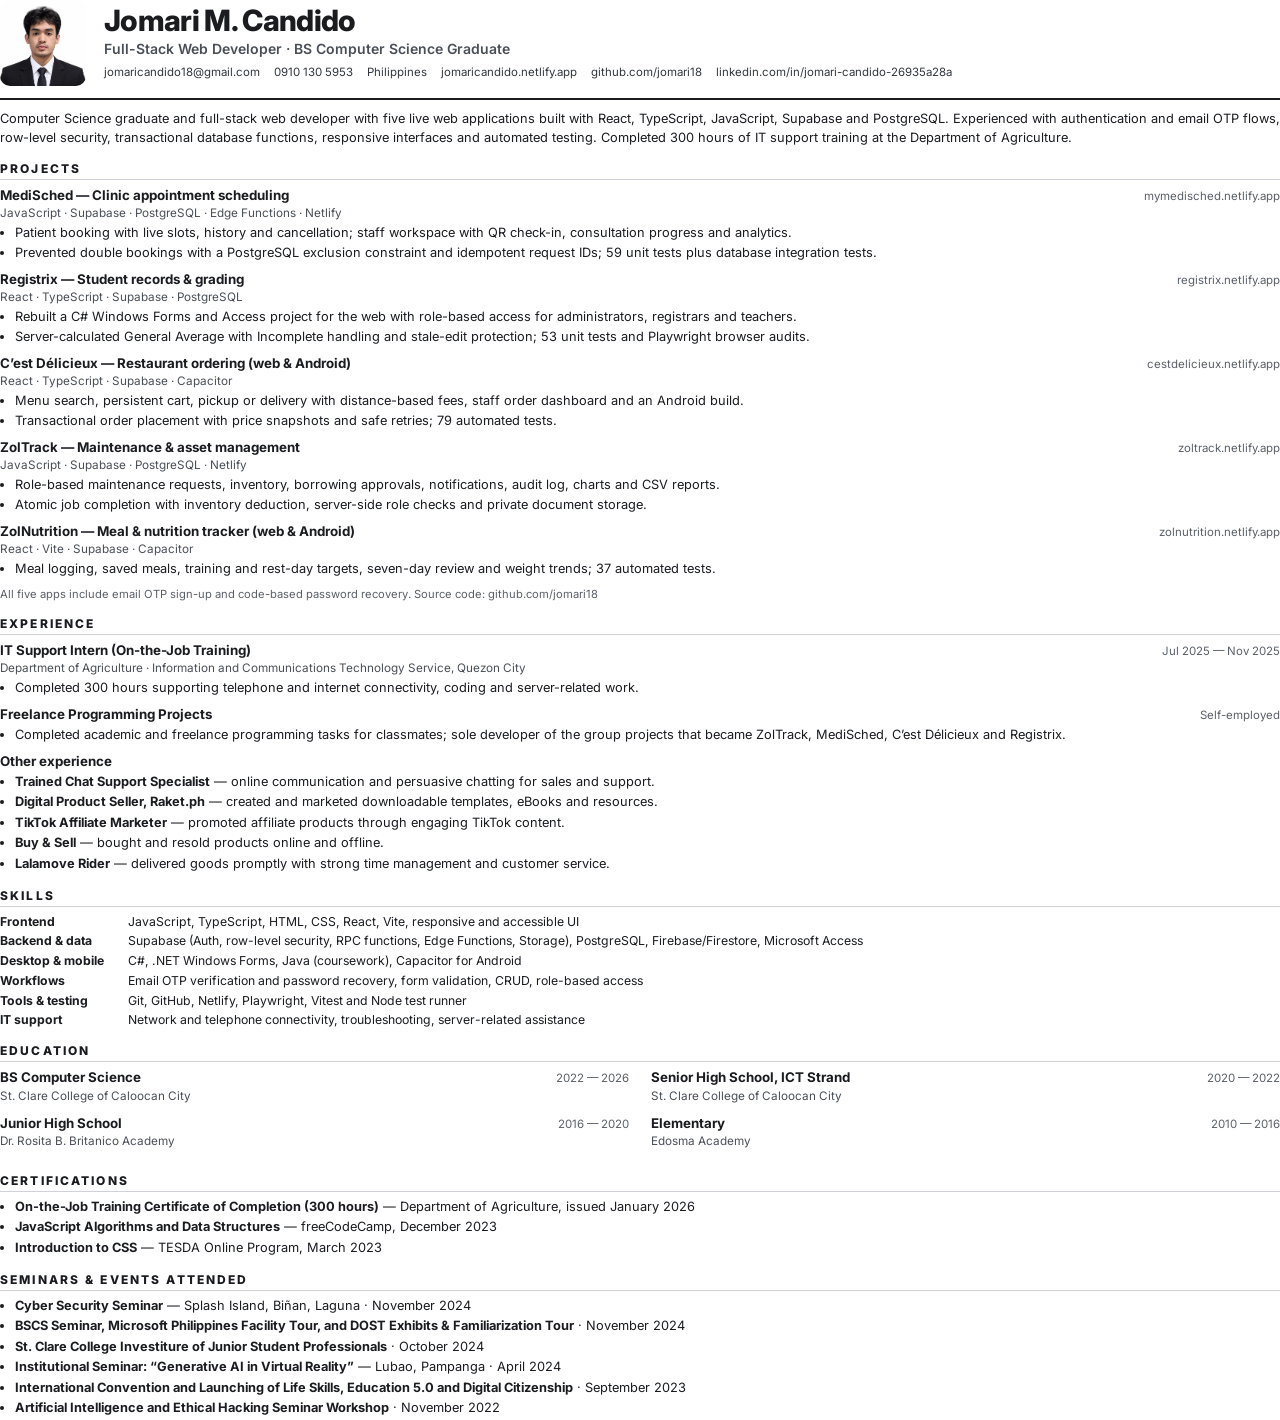
==== resume-source/resume.html @ 2a1cc3d1 "Add case studies, experience, certificates, link preview and updated resume Each project's details n" ====
<!DOCTYPE html>
<html lang="en">
<head>
<meta charset="UTF-8">
<title>Jomari M. Candido — Résumé</title>
<link rel="stylesheet" href="https://fonts.googleapis.com/css2?family=Inter:wght@400;500;600;700;800&display=swap">
<style>
  @page{size:A4;margin:14mm 14mm 14mm}
  *{box-sizing:border-box}
  body{margin:0;font:400 9.6pt/1.45 Inter,Arial,sans-serif;color:#1a1c20}
  a{color:inherit;text-decoration:none}
  header{display:grid;grid-template-columns:86px 1fr;gap:18px;align-items:center;padding-bottom:12px;border-bottom:2px solid #1a1c20}
  header img{width:86px;height:86px;border-radius:10px;object-fit:cover;object-position:50% 18%}
  h1{margin:0;font:800 22pt/1.05 Inter;letter-spacing:-.5pt}
  .role{margin:3px 0 7px;font:600 10.5pt Inter;color:#4a4f57}
  .contacts{display:flex;flex-wrap:wrap;gap:3px 14px;font-size:8.6pt;color:#33373d}
  h2{margin:14px 0 6px;font:800 9pt Inter;letter-spacing:1.6pt;text-transform:uppercase;color:#1a1c20;border-bottom:1px solid #cfd2d6;padding-bottom:3px}
  p{margin:0 0 4px}
  .summary{margin-top:10px;font-size:9.6pt}
  .item{margin-bottom:7px;break-inside:avoid}
  .row{display:flex;justify-content:space-between;gap:12px;align-items:baseline}
  .row strong{font-weight:700;font-size:10pt}
  .meta{font-size:8.6pt;color:#5b6068;white-space:nowrap}
  .sub{font-size:8.8pt;color:#4a4f57;margin-bottom:2px}
  ul{margin:2px 0 0;padding-left:15px}
  li{margin-bottom:1.5px}
  .skills{display:grid;grid-template-columns:118px 1fr;gap:2px 10px;font-size:9.2pt}
  .skills b{font-weight:700}
  .two{display:grid;grid-template-columns:1fr 1fr;gap:0 22px}
  .compact li{margin-bottom:2px}
  .tag{font-size:8.4pt;color:#5b6068}
</style>
</head>
<body>
<header>
  <img src="../assets/portrait.webp" alt="">
  <div>
    <h1>Jomari M. Candido</h1>
    <p class="role">Full-Stack Web Developer · BS Computer Science Graduate</p>
    <div class="contacts">
      <span>jomaricandido18@gmail.com</span><span>0910 130 5953</span><span>Philippines</span>
      <span>jomaricandido.netlify.app</span><span>github.com/jomari18</span><span>linkedin.com/in/jomari-candido-26935a28a</span>
    </div>
  </div>
</header>

<p class="summary">Computer Science graduate and full-stack web developer with five live web applications built with React, TypeScript, JavaScript, Supabase and PostgreSQL. Experienced with authentication and email OTP flows, row-level security, transactional database functions, responsive interfaces and automated testing. Completed 300 hours of IT support training at the Department of Agriculture.</p>

<h2>Projects</h2>
<div class="item">
  <div class="row"><strong>MediSched — Clinic appointment scheduling</strong><span class="meta">mymedisched.netlify.app</span></div>
  <p class="sub">JavaScript · Supabase · PostgreSQL · Edge Functions · Netlify</p>
  <ul><li>Patient booking with live slots, history and cancellation; staff workspace with QR check-in, consultation progress and analytics.</li>
  <li>Prevented double bookings with a PostgreSQL exclusion constraint and idempotent request IDs; 59 unit tests plus database integration tests.</li></ul>
</div>
<div class="item">
  <div class="row"><strong>Registrix — Student records &amp; grading</strong><span class="meta">registrix.netlify.app</span></div>
  <p class="sub">React · TypeScript · Supabase · PostgreSQL</p>
  <ul><li>Rebuilt a C# Windows Forms and Access project for the web with role-based access for administrators, registrars and teachers.</li>
  <li>Server-calculated General Average with Incomplete handling and stale-edit protection; 53 unit tests and Playwright browser audits.</li></ul>
</div>
<div class="item">
  <div class="row"><strong>C’est Délicieux — Restaurant ordering (web &amp; Android)</strong><span class="meta">cestdelicieux.netlify.app</span></div>
  <p class="sub">React · TypeScript · Supabase · Capacitor</p>
  <ul><li>Menu search, persistent cart, pickup or delivery with distance-based fees, staff order dashboard and an Android build.</li>
  <li>Transactional order placement with price snapshots and safe retries; 79 automated tests.</li></ul>
</div>
<div class="item">
  <div class="row"><strong>ZolTrack — Maintenance &amp; asset management</strong><span class="meta">zoltrack.netlify.app</span></div>
  <p class="sub">JavaScript · Supabase · PostgreSQL · Netlify</p>
  <ul><li>Role-based maintenance requests, inventory, borrowing approvals, notifications, audit log, charts and CSV reports.</li>
  <li>Atomic job completion with inventory deduction, server-side role checks and private document storage.</li></ul>
</div>
<div class="item">
  <div class="row"><strong>ZolNutrition — Meal &amp; nutrition tracker (web &amp; Android)</strong><span class="meta">zolnutrition.netlify.app</span></div>
  <p class="sub">React · Vite · Supabase · Capacitor</p>
  <ul><li>Meal logging, saved meals, training and rest-day targets, seven-day review and weight trends; 37 automated tests.</li></ul>
</div>
<p class="tag">All five apps include email OTP sign-up and code-based password recovery. Source code: github.com/jomari18</p>

<h2>Experience</h2>
<div class="item">
  <div class="row"><strong>IT Support Intern (On-the-Job Training)</strong><span class="meta">Jul 2025 — Nov 2025</span></div>
  <p class="sub">Department of Agriculture · Information and Communications Technology Service, Quezon City</p>
  <ul><li>Completed 300 hours supporting telephone and internet connectivity, coding and server-related work.</li></ul>
</div>
<div class="item">
  <div class="row"><strong>Freelance Programming Projects</strong><span class="meta">Self-employed</span></div>
  <ul><li>Completed academic and freelance programming tasks for classmates; sole developer of the group projects that became ZolTrack, MediSched, C’est Délicieux and Registrix.</li></ul>
</div>
<div class="item">
  <div class="row"><strong>Other experience</strong></div>
  <ul class="compact">
    <li><b>Trained Chat Support Specialist</b> — online communication and persuasive chatting for sales and support.</li>
    <li><b>Digital Product Seller, Raket.ph</b> — created and marketed downloadable templates, eBooks and resources.</li>
    <li><b>TikTok Affiliate Marketer</b> — promoted affiliate products through engaging TikTok content.</li>
    <li><b>Buy &amp; Sell</b> — bought and resold products online and offline.</li>
    <li><b>Lalamove Rider</b> — delivered goods promptly with strong time management and customer service.</li>
  </ul>
</div>

<h2>Skills</h2>
<div class="skills">
  <b>Frontend</b><span>JavaScript, TypeScript, HTML, CSS, React, Vite, responsive and accessible UI</span>
  <b>Backend &amp; data</b><span>Supabase (Auth, row-level security, RPC functions, Edge Functions, Storage), PostgreSQL, Firebase/Firestore, Microsoft Access</span>
  <b>Desktop &amp; mobile</b><span>C#, .NET Windows Forms, Java (coursework), Capacitor for Android</span>
  <b>Workflows</b><span>Email OTP verification and password recovery, form validation, CRUD, role-based access</span>
  <b>Tools &amp; testing</b><span>Git, GitHub, Netlify, Playwright, Vitest and Node test runner</span>
  <b>IT support</b><span>Network and telephone connectivity, troubleshooting, server-related assistance</span>
</div>

<h2>Education</h2>
<div class="two">
  <div class="item"><div class="row"><strong>BS Computer Science</strong><span class="meta">2022 — 2026</span></div><p class="sub">St. Clare College of Caloocan City</p></div>
  <div class="item"><div class="row"><strong>Senior High School, ICT Strand</strong><span class="meta">2020 — 2022</span></div><p class="sub">St. Clare College of Caloocan City</p></div>
  <div class="item"><div class="row"><strong>Junior High School</strong><span class="meta">2016 — 2020</span></div><p class="sub">Dr. Rosita B. Britanico Academy</p></div>
  <div class="item"><div class="row"><strong>Elementary</strong><span class="meta">2010 — 2016</span></div><p class="sub">Edosma Academy</p></div>
</div>

<h2>Certifications</h2>
<ul class="compact">
  <li><b>On-the-Job Training Certificate of Completion (300 hours)</b> — Department of Agriculture, issued January 2026</li>
  <li><b>JavaScript Algorithms and Data Structures</b> — freeCodeCamp, December 2023</li>
  <li><b>Introduction to CSS</b> — TESDA Online Program, March 2023</li>
</ul>

<h2>Seminars &amp; Events Attended</h2>
<ul class="compact">
  <li><b>Cyber Security Seminar</b> — Splash Island, Biñan, Laguna · November 2024</li>
  <li><b>BSCS Seminar, Microsoft Philippines Facility Tour, and DOST Exhibits &amp; Familiarization Tour</b> · November 2024</li>
  <li><b>St. Clare College Investiture of Junior Student Professionals</b> · October 2024</li>
  <li><b>Institutional Seminar: “Generative AI in Virtual Reality”</b> — Lubao, Pampanga · April 2024</li>
  <li><b>International Convention and Launching of Life Skills, Education 5.0 and Digital Citizenship</b> · September 2023</li>
  <li><b>Artificial Intelligence and Ethical Hacking Seminar Workshop</b> · November 2022</li>
</ul>
</body>
</html>
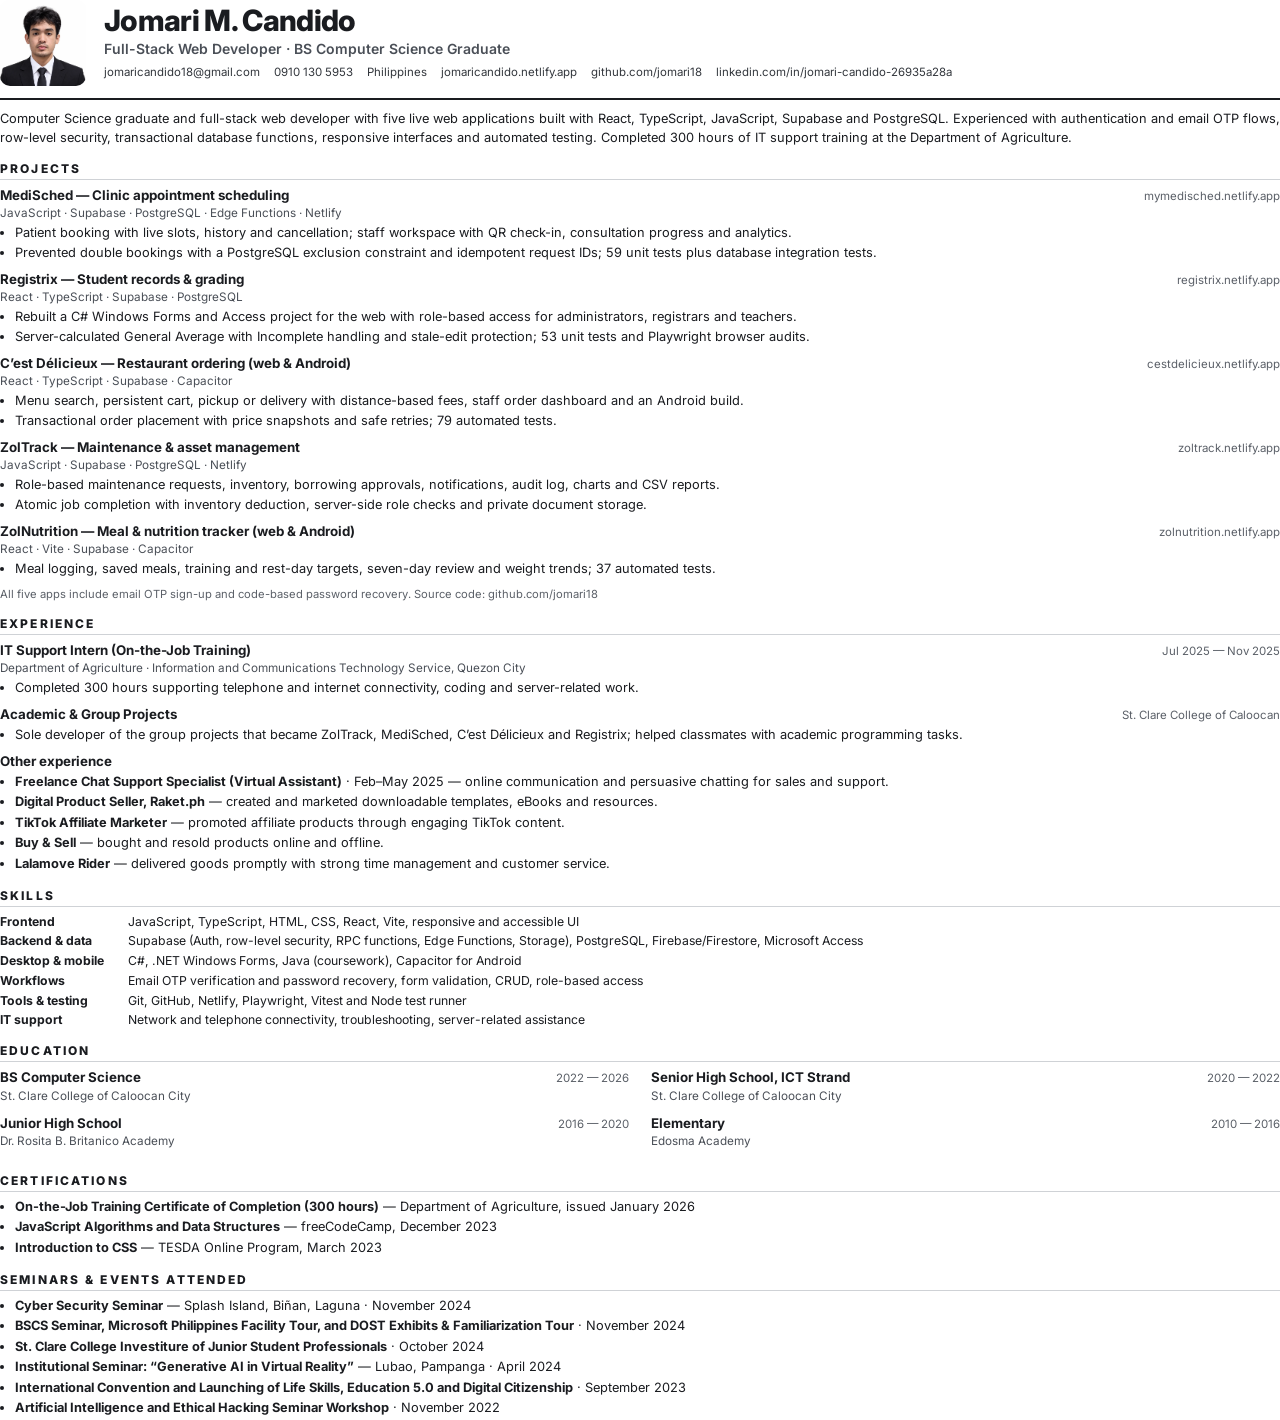
==== commit 6df47c32: "Clarify academic projects and freelance chat support experience" ====
--- a/resume-source/resume.html
+++ b/resume-source/resume.html
@@ -85,13 +85,13 @@
   <ul><li>Completed 300 hours supporting telephone and internet connectivity, coding and server-related work.</li></ul>
 </div>
 <div class="item">
-  <div class="row"><strong>Freelance Programming Projects</strong><span class="meta">Self-employed</span></div>
-  <ul><li>Completed academic and freelance programming tasks for classmates; sole developer of the group projects that became ZolTrack, MediSched, C’est Délicieux and Registrix.</li></ul>
+  <div class="row"><strong>Academic &amp; Group Projects</strong><span class="meta">St. Clare College of Caloocan</span></div>
+  <ul><li>Sole developer of the group projects that became ZolTrack, MediSched, C’est Délicieux and Registrix; helped classmates with academic programming tasks.</li></ul>
 </div>
 <div class="item">
   <div class="row"><strong>Other experience</strong></div>
   <ul class="compact">
-    <li><b>Trained Chat Support Specialist</b> — online communication and persuasive chatting for sales and support.</li>
+    <li><b>Freelance Chat Support Specialist (Virtual Assistant)</b> · Feb–May 2025 — online communication and persuasive chatting for sales and support.</li>
     <li><b>Digital Product Seller, Raket.ph</b> — created and marketed downloadable templates, eBooks and resources.</li>
     <li><b>TikTok Affiliate Marketer</b> — promoted affiliate products through engaging TikTok content.</li>
     <li><b>Buy &amp; Sell</b> — bought and resold products online and offline.</li>
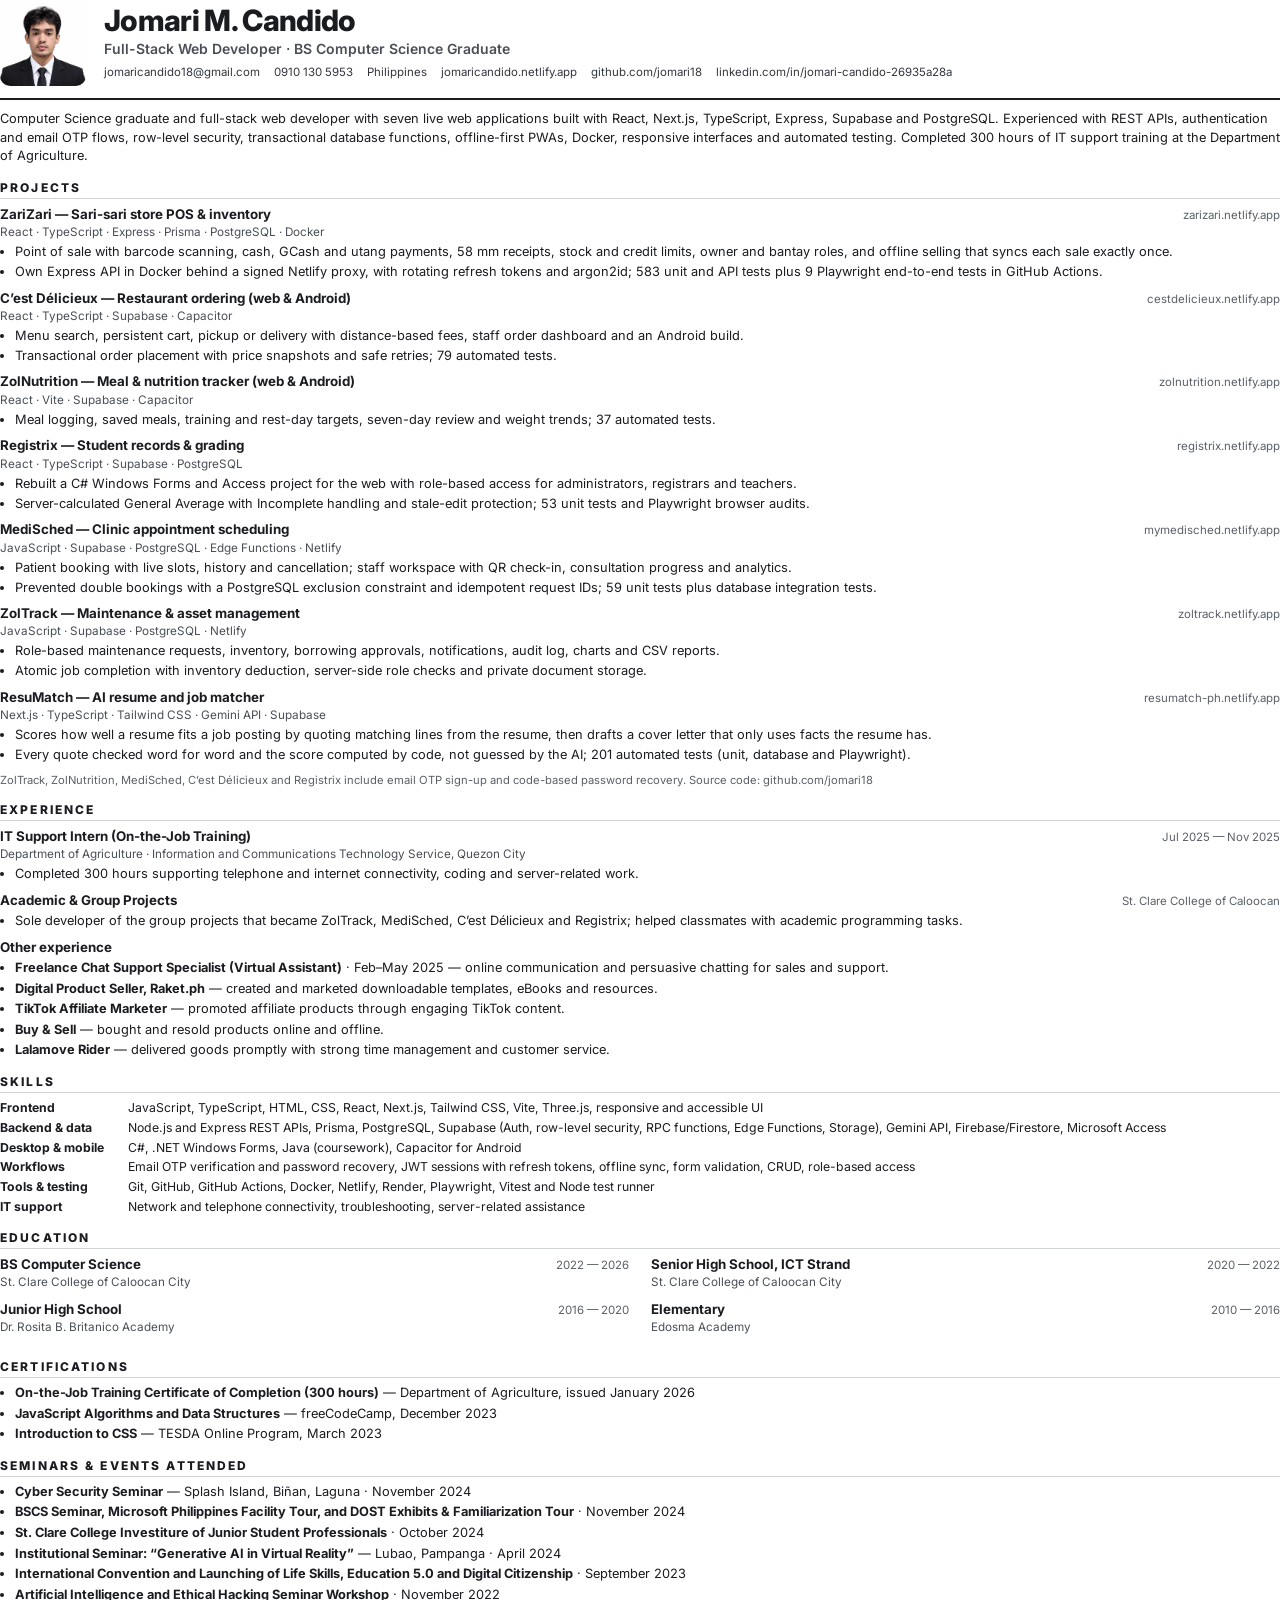
==== commit edbd95f1: "Put the projects in Jomari's order and add the two new ones to the résumé - Portfolio: ZariZari, C’e" ====
--- a/resume-source/resume.html
+++ b/resume-source/resume.html
@@ -44,14 +44,25 @@
   </div>
 </header>
 
-<p class="summary">Computer Science graduate and full-stack web developer with five live web applications built with React, TypeScript, JavaScript, Supabase and PostgreSQL. Experienced with authentication and email OTP flows, row-level security, transactional database functions, responsive interfaces and automated testing. Completed 300 hours of IT support training at the Department of Agriculture.</p>
+<p class="summary">Computer Science graduate and full-stack web developer with seven live web applications built with React, Next.js, TypeScript, Express, Supabase and PostgreSQL. Experienced with REST APIs, authentication and email OTP flows, row-level security, transactional database functions, offline-first PWAs, Docker, responsive interfaces and automated testing. Completed 300 hours of IT support training at the Department of Agriculture.</p>
 
 <h2>Projects</h2>
 <div class="item">
-  <div class="row"><strong>MediSched — Clinic appointment scheduling</strong><span class="meta">mymedisched.netlify.app</span></div>
-  <p class="sub">JavaScript · Supabase · PostgreSQL · Edge Functions · Netlify</p>
-  <ul><li>Patient booking with live slots, history and cancellation; staff workspace with QR check-in, consultation progress and analytics.</li>
-  <li>Prevented double bookings with a PostgreSQL exclusion constraint and idempotent request IDs; 59 unit tests plus database integration tests.</li></ul>
+  <div class="row"><strong>ZariZari — Sari-sari store POS &amp; inventory</strong><span class="meta">zarizari.netlify.app</span></div>
+  <p class="sub">React · TypeScript · Express · Prisma · PostgreSQL · Docker</p>
+  <ul><li>Point of sale with barcode scanning, cash, GCash and utang payments, 58 mm receipts, stock and credit limits, owner and bantay roles, and offline selling that syncs each sale exactly once.</li>
+  <li>Own Express API in Docker behind a signed Netlify proxy, with rotating refresh tokens and argon2id; 583 unit and API tests plus 9 Playwright end-to-end tests in GitHub Actions.</li></ul>
+</div>
+<div class="item">
+  <div class="row"><strong>C’est Délicieux — Restaurant ordering (web &amp; Android)</strong><span class="meta">cestdelicieux.netlify.app</span></div>
+  <p class="sub">React · TypeScript · Supabase · Capacitor</p>
+  <ul><li>Menu search, persistent cart, pickup or delivery with distance-based fees, staff order dashboard and an Android build.</li>
+  <li>Transactional order placement with price snapshots and safe retries; 79 automated tests.</li></ul>
+</div>
+<div class="item">
+  <div class="row"><strong>ZolNutrition — Meal &amp; nutrition tracker (web &amp; Android)</strong><span class="meta">zolnutrition.netlify.app</span></div>
+  <p class="sub">React · Vite · Supabase · Capacitor</p>
+  <ul><li>Meal logging, saved meals, training and rest-day targets, seven-day review and weight trends; 37 automated tests.</li></ul>
 </div>
 <div class="item">
   <div class="row"><strong>Registrix — Student records &amp; grading</strong><span class="meta">registrix.netlify.app</span></div>
@@ -60,10 +71,10 @@
   <li>Server-calculated General Average with Incomplete handling and stale-edit protection; 53 unit tests and Playwright browser audits.</li></ul>
 </div>
 <div class="item">
-  <div class="row"><strong>C’est Délicieux — Restaurant ordering (web &amp; Android)</strong><span class="meta">cestdelicieux.netlify.app</span></div>
-  <p class="sub">React · TypeScript · Supabase · Capacitor</p>
-  <ul><li>Menu search, persistent cart, pickup or delivery with distance-based fees, staff order dashboard and an Android build.</li>
-  <li>Transactional order placement with price snapshots and safe retries; 79 automated tests.</li></ul>
+  <div class="row"><strong>MediSched — Clinic appointment scheduling</strong><span class="meta">mymedisched.netlify.app</span></div>
+  <p class="sub">JavaScript · Supabase · PostgreSQL · Edge Functions · Netlify</p>
+  <ul><li>Patient booking with live slots, history and cancellation; staff workspace with QR check-in, consultation progress and analytics.</li>
+  <li>Prevented double bookings with a PostgreSQL exclusion constraint and idempotent request IDs; 59 unit tests plus database integration tests.</li></ul>
 </div>
 <div class="item">
   <div class="row"><strong>ZolTrack — Maintenance &amp; asset management</strong><span class="meta">zoltrack.netlify.app</span></div>
@@ -72,11 +83,12 @@
   <li>Atomic job completion with inventory deduction, server-side role checks and private document storage.</li></ul>
 </div>
 <div class="item">
-  <div class="row"><strong>ZolNutrition — Meal &amp; nutrition tracker (web &amp; Android)</strong><span class="meta">zolnutrition.netlify.app</span></div>
-  <p class="sub">React · Vite · Supabase · Capacitor</p>
-  <ul><li>Meal logging, saved meals, training and rest-day targets, seven-day review and weight trends; 37 automated tests.</li></ul>
+  <div class="row"><strong>ResuMatch — AI resume and job matcher</strong><span class="meta">resumatch-ph.netlify.app</span></div>
+  <p class="sub">Next.js · TypeScript · Tailwind CSS · Gemini API · Supabase</p>
+  <ul><li>Scores how well a resume fits a job posting by quoting matching lines from the resume, then drafts a cover letter that only uses facts the resume has.</li>
+  <li>Every quote checked word for word and the score computed by code, not guessed by the AI; 201 automated tests (unit, database and Playwright).</li></ul>
 </div>
-<p class="tag">All five apps include email OTP sign-up and code-based password recovery. Source code: github.com/jomari18</p>
+<p class="tag">ZolTrack, ZolNutrition, MediSched, C’est Délicieux and Registrix include email OTP sign-up and code-based password recovery. Source code: github.com/jomari18</p>
 
 <h2>Experience</h2>
 <div class="item">
@@ -101,11 +113,11 @@
 
 <h2>Skills</h2>
 <div class="skills">
-  <b>Frontend</b><span>JavaScript, TypeScript, HTML, CSS, React, Vite, responsive and accessible UI</span>
-  <b>Backend &amp; data</b><span>Supabase (Auth, row-level security, RPC functions, Edge Functions, Storage), PostgreSQL, Firebase/Firestore, Microsoft Access</span>
+  <b>Frontend</b><span>JavaScript, TypeScript, HTML, CSS, React, Next.js, Tailwind CSS, Vite, Three.js, responsive and accessible UI</span>
+  <b>Backend &amp; data</b><span>Node.js and Express REST APIs, Prisma, PostgreSQL, Supabase (Auth, row-level security, RPC functions, Edge Functions, Storage), Gemini API, Firebase/Firestore, Microsoft Access</span>
   <b>Desktop &amp; mobile</b><span>C#, .NET Windows Forms, Java (coursework), Capacitor for Android</span>
-  <b>Workflows</b><span>Email OTP verification and password recovery, form validation, CRUD, role-based access</span>
-  <b>Tools &amp; testing</b><span>Git, GitHub, Netlify, Playwright, Vitest and Node test runner</span>
+  <b>Workflows</b><span>Email OTP verification and password recovery, JWT sessions with refresh tokens, offline sync, form validation, CRUD, role-based access</span>
+  <b>Tools &amp; testing</b><span>Git, GitHub, GitHub Actions, Docker, Netlify, Render, Playwright, Vitest and Node test runner</span>
   <b>IT support</b><span>Network and telephone connectivity, troubleshooting, server-related assistance</span>
 </div>
 
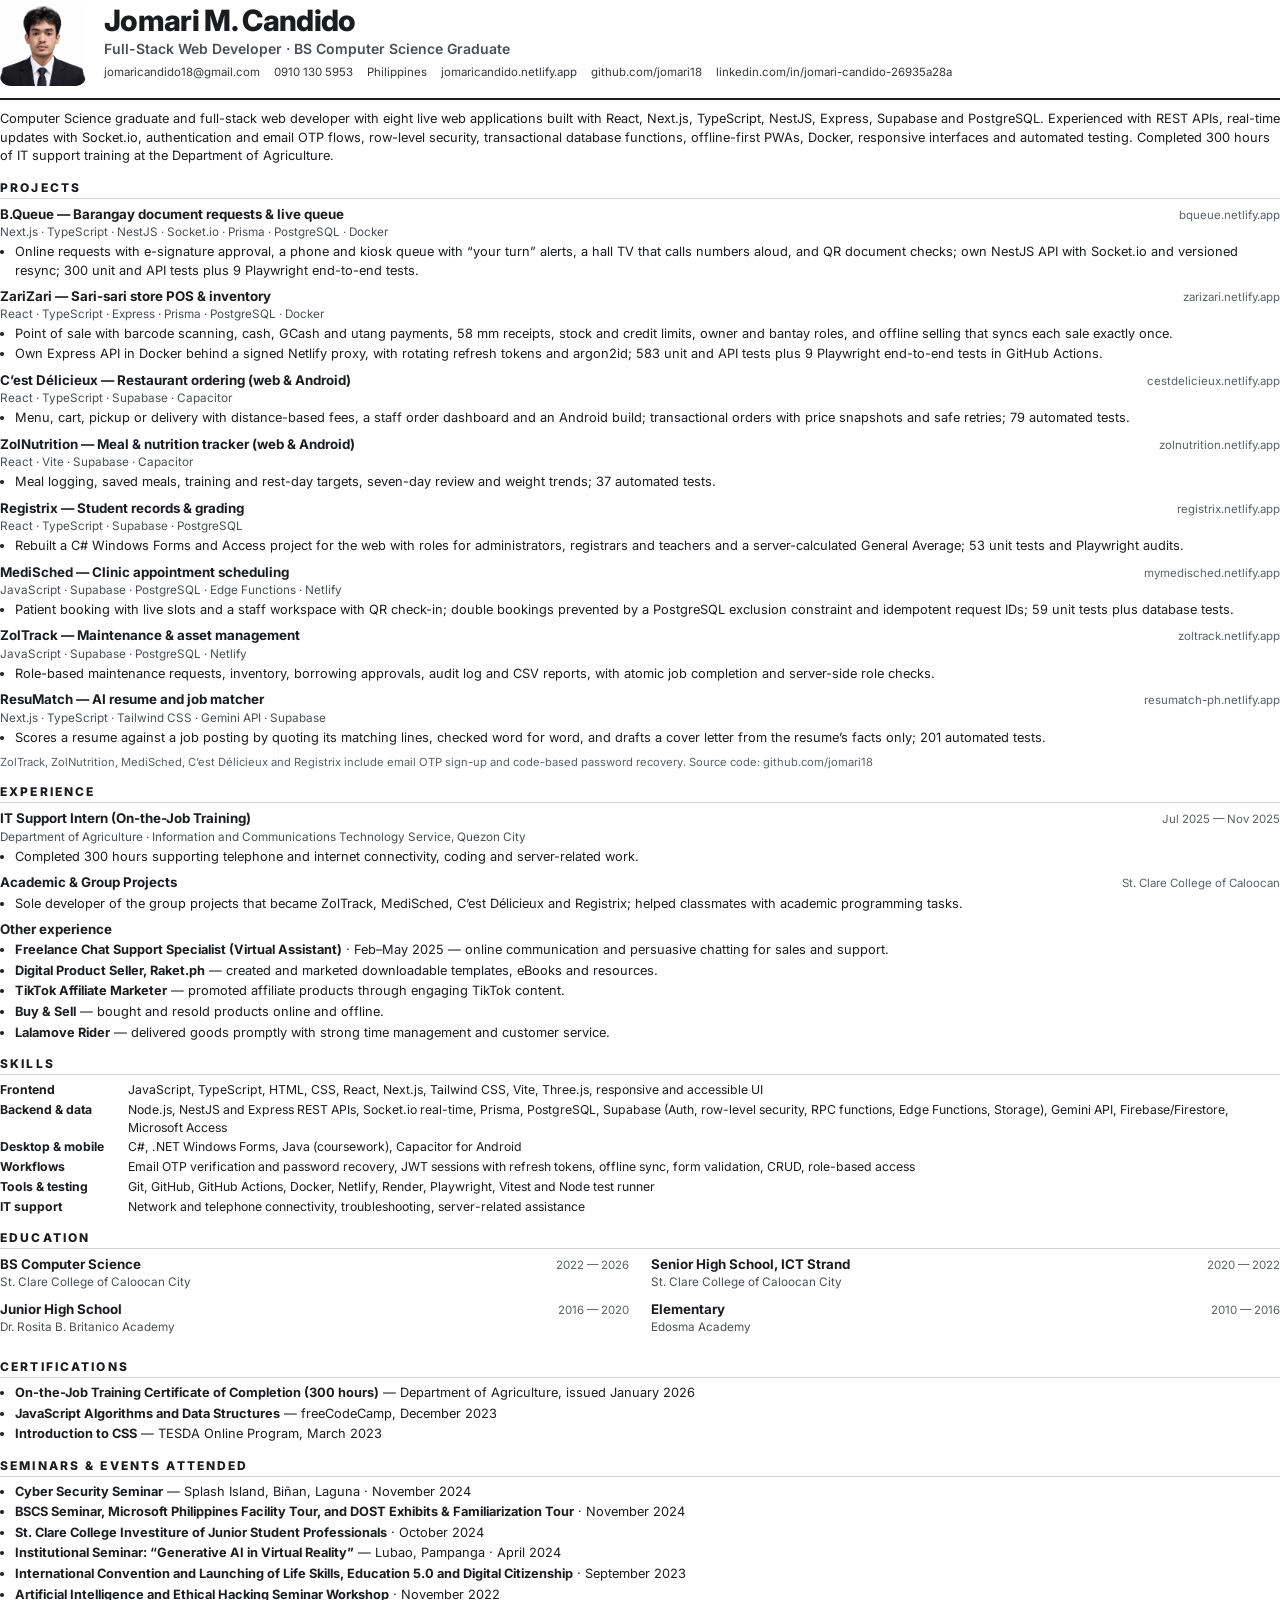
==== commit 1ba7c598: "Add B.Queue as the first project - Carousel card, hero deck card, project row and case study with a " ====
--- a/resume-source/resume.html
+++ b/resume-source/resume.html
@@ -44,9 +44,14 @@
   </div>
 </header>
 
-<p class="summary">Computer Science graduate and full-stack web developer with seven live web applications built with React, Next.js, TypeScript, Express, Supabase and PostgreSQL. Experienced with REST APIs, authentication and email OTP flows, row-level security, transactional database functions, offline-first PWAs, Docker, responsive interfaces and automated testing. Completed 300 hours of IT support training at the Department of Agriculture.</p>
+<p class="summary">Computer Science graduate and full-stack web developer with eight live web applications built with React, Next.js, TypeScript, NestJS, Express, Supabase and PostgreSQL. Experienced with REST APIs, real-time updates with Socket.io, authentication and email OTP flows, row-level security, transactional database functions, offline-first PWAs, Docker, responsive interfaces and automated testing. Completed 300 hours of IT support training at the Department of Agriculture.</p>
 
 <h2>Projects</h2>
+<div class="item">
+  <div class="row"><strong>B.Queue — Barangay document requests &amp; live queue</strong><span class="meta">bqueue.netlify.app</span></div>
+  <p class="sub">Next.js · TypeScript · NestJS · Socket.io · Prisma · PostgreSQL · Docker</p>
+  <ul><li>Online requests with e-signature approval, a phone and kiosk queue with “your turn” alerts, a hall TV that calls numbers aloud, and QR document checks; own NestJS API with Socket.io and versioned resync; 300 unit and API tests plus 9 Playwright end-to-end tests.</li></ul>
+</div>
 <div class="item">
   <div class="row"><strong>ZariZari — Sari-sari store POS &amp; inventory</strong><span class="meta">zarizari.netlify.app</span></div>
   <p class="sub">React · TypeScript · Express · Prisma · PostgreSQL · Docker</p>
@@ -56,8 +61,7 @@
 <div class="item">
   <div class="row"><strong>C’est Délicieux — Restaurant ordering (web &amp; Android)</strong><span class="meta">cestdelicieux.netlify.app</span></div>
   <p class="sub">React · TypeScript · Supabase · Capacitor</p>
-  <ul><li>Menu search, persistent cart, pickup or delivery with distance-based fees, staff order dashboard and an Android build.</li>
-  <li>Transactional order placement with price snapshots and safe retries; 79 automated tests.</li></ul>
+  <ul><li>Menu, cart, pickup or delivery with distance-based fees, a staff order dashboard and an Android build; transactional orders with price snapshots and safe retries; 79 automated tests.</li></ul>
 </div>
 <div class="item">
   <div class="row"><strong>ZolNutrition — Meal &amp; nutrition tracker (web &amp; Android)</strong><span class="meta">zolnutrition.netlify.app</span></div>
@@ -67,26 +71,22 @@
 <div class="item">
   <div class="row"><strong>Registrix — Student records &amp; grading</strong><span class="meta">registrix.netlify.app</span></div>
   <p class="sub">React · TypeScript · Supabase · PostgreSQL</p>
-  <ul><li>Rebuilt a C# Windows Forms and Access project for the web with role-based access for administrators, registrars and teachers.</li>
-  <li>Server-calculated General Average with Incomplete handling and stale-edit protection; 53 unit tests and Playwright browser audits.</li></ul>
+  <ul><li>Rebuilt a C# Windows Forms and Access project for the web with roles for administrators, registrars and teachers and a server-calculated General Average; 53 unit tests and Playwright audits.</li></ul>
 </div>
 <div class="item">
   <div class="row"><strong>MediSched — Clinic appointment scheduling</strong><span class="meta">mymedisched.netlify.app</span></div>
   <p class="sub">JavaScript · Supabase · PostgreSQL · Edge Functions · Netlify</p>
-  <ul><li>Patient booking with live slots, history and cancellation; staff workspace with QR check-in, consultation progress and analytics.</li>
-  <li>Prevented double bookings with a PostgreSQL exclusion constraint and idempotent request IDs; 59 unit tests plus database integration tests.</li></ul>
+  <ul><li>Patient booking with live slots and a staff workspace with QR check-in; double bookings prevented by a PostgreSQL exclusion constraint and idempotent request IDs; 59 unit tests plus database tests.</li></ul>
 </div>
 <div class="item">
   <div class="row"><strong>ZolTrack — Maintenance &amp; asset management</strong><span class="meta">zoltrack.netlify.app</span></div>
   <p class="sub">JavaScript · Supabase · PostgreSQL · Netlify</p>
-  <ul><li>Role-based maintenance requests, inventory, borrowing approvals, notifications, audit log, charts and CSV reports.</li>
-  <li>Atomic job completion with inventory deduction, server-side role checks and private document storage.</li></ul>
+  <ul><li>Role-based maintenance requests, inventory, borrowing approvals, audit log and CSV reports, with atomic job completion and server-side role checks.</li></ul>
 </div>
 <div class="item">
   <div class="row"><strong>ResuMatch — AI resume and job matcher</strong><span class="meta">resumatch-ph.netlify.app</span></div>
   <p class="sub">Next.js · TypeScript · Tailwind CSS · Gemini API · Supabase</p>
-  <ul><li>Scores how well a resume fits a job posting by quoting matching lines from the resume, then drafts a cover letter that only uses facts the resume has.</li>
-  <li>Every quote checked word for word and the score computed by code, not guessed by the AI; 201 automated tests (unit, database and Playwright).</li></ul>
+  <ul><li>Scores a resume against a job posting by quoting its matching lines, checked word for word, and drafts a cover letter from the resume’s facts only; 201 automated tests.</li></ul>
 </div>
 <p class="tag">ZolTrack, ZolNutrition, MediSched, C’est Délicieux and Registrix include email OTP sign-up and code-based password recovery. Source code: github.com/jomari18</p>
 
@@ -114,7 +114,7 @@
 <h2>Skills</h2>
 <div class="skills">
   <b>Frontend</b><span>JavaScript, TypeScript, HTML, CSS, React, Next.js, Tailwind CSS, Vite, Three.js, responsive and accessible UI</span>
-  <b>Backend &amp; data</b><span>Node.js and Express REST APIs, Prisma, PostgreSQL, Supabase (Auth, row-level security, RPC functions, Edge Functions, Storage), Gemini API, Firebase/Firestore, Microsoft Access</span>
+  <b>Backend &amp; data</b><span>Node.js, NestJS and Express REST APIs, Socket.io real-time, Prisma, PostgreSQL, Supabase (Auth, row-level security, RPC functions, Edge Functions, Storage), Gemini API, Firebase/Firestore, Microsoft Access</span>
   <b>Desktop &amp; mobile</b><span>C#, .NET Windows Forms, Java (coursework), Capacitor for Android</span>
   <b>Workflows</b><span>Email OTP verification and password recovery, JWT sessions with refresh tokens, offline sync, form validation, CRUD, role-based access</span>
   <b>Tools &amp; testing</b><span>Git, GitHub, GitHub Actions, Docker, Netlify, Render, Playwright, Vitest and Node test runner</span>
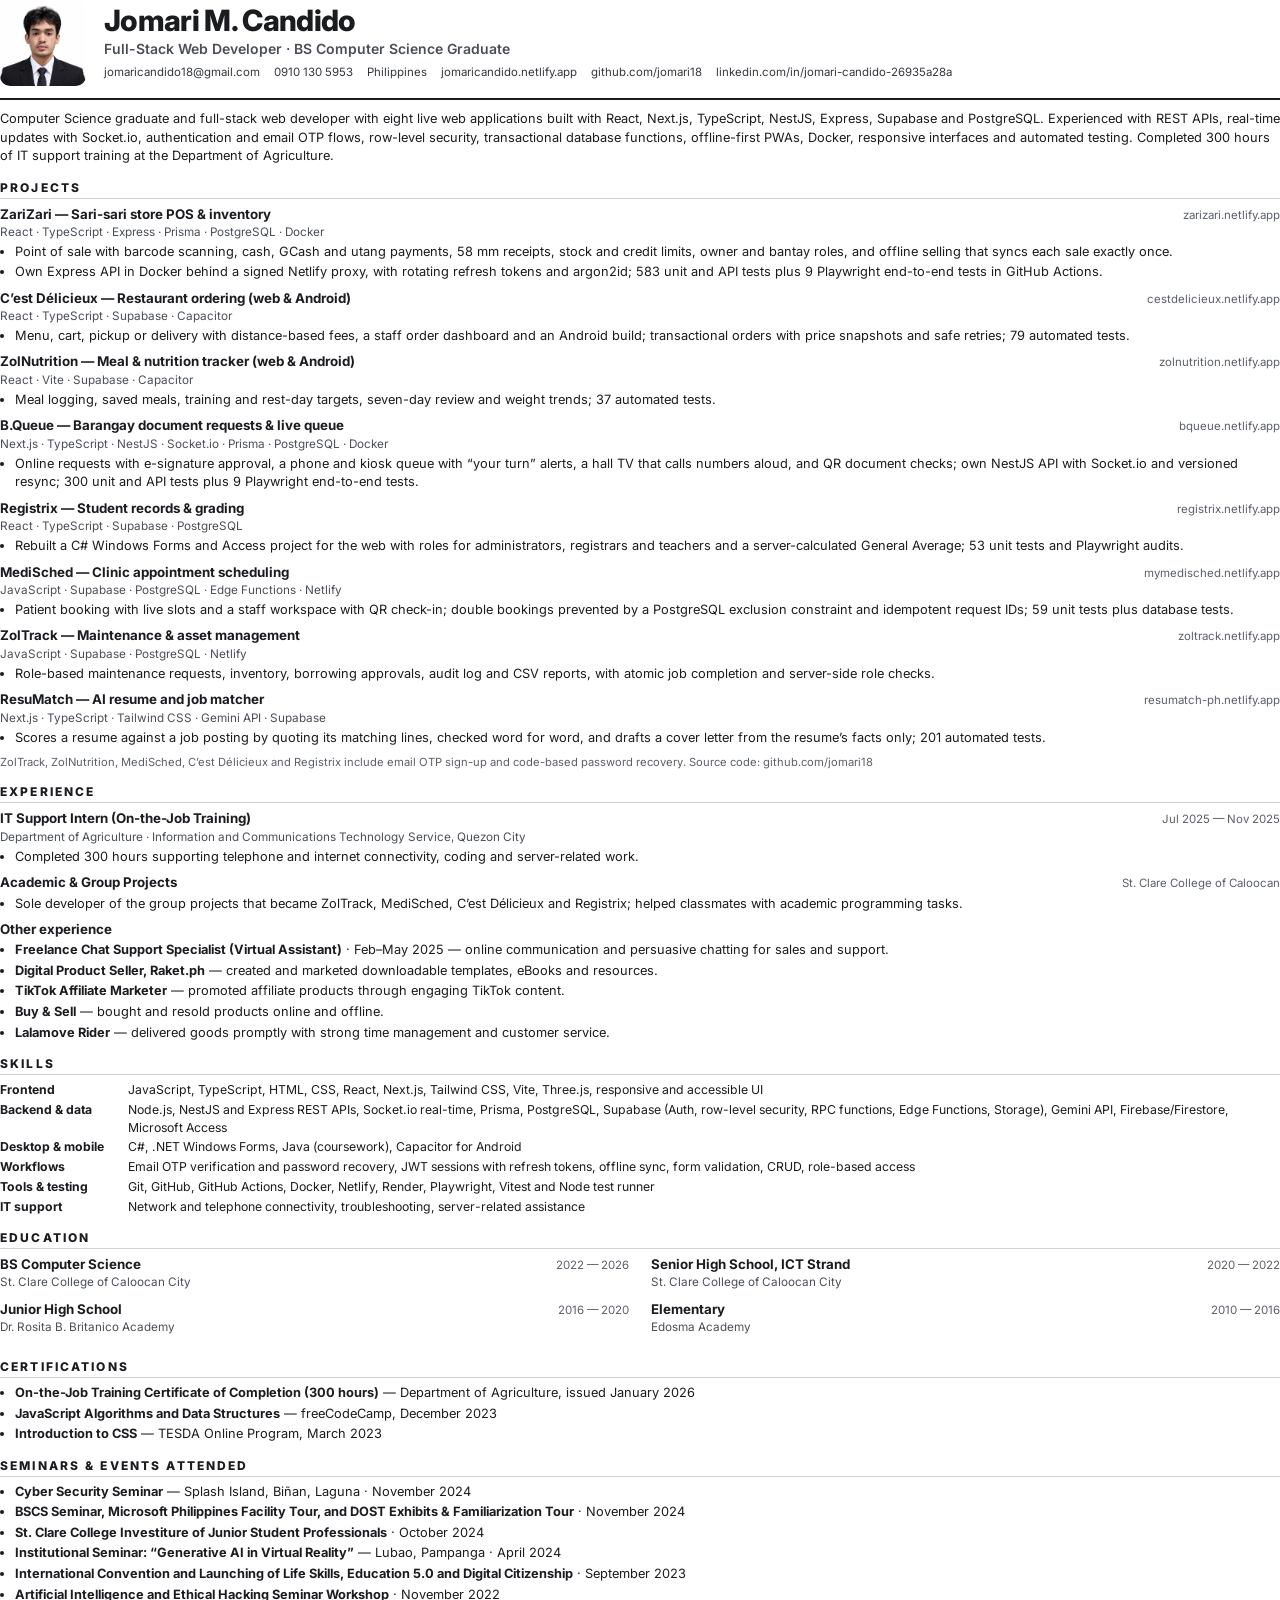
==== commit ac7db8e7: "Keep Jomari's project order and put B.Queue fourth, after ZolNutrition" ====
--- a/resume-source/resume.html
+++ b/resume-source/resume.html
@@ -48,11 +48,6 @@
 
 <h2>Projects</h2>
 <div class="item">
-  <div class="row"><strong>B.Queue — Barangay document requests &amp; live queue</strong><span class="meta">bqueue.netlify.app</span></div>
-  <p class="sub">Next.js · TypeScript · NestJS · Socket.io · Prisma · PostgreSQL · Docker</p>
-  <ul><li>Online requests with e-signature approval, a phone and kiosk queue with “your turn” alerts, a hall TV that calls numbers aloud, and QR document checks; own NestJS API with Socket.io and versioned resync; 300 unit and API tests plus 9 Playwright end-to-end tests.</li></ul>
-</div>
-<div class="item">
   <div class="row"><strong>ZariZari — Sari-sari store POS &amp; inventory</strong><span class="meta">zarizari.netlify.app</span></div>
   <p class="sub">React · TypeScript · Express · Prisma · PostgreSQL · Docker</p>
   <ul><li>Point of sale with barcode scanning, cash, GCash and utang payments, 58 mm receipts, stock and credit limits, owner and bantay roles, and offline selling that syncs each sale exactly once.</li>
@@ -67,6 +62,11 @@
   <div class="row"><strong>ZolNutrition — Meal &amp; nutrition tracker (web &amp; Android)</strong><span class="meta">zolnutrition.netlify.app</span></div>
   <p class="sub">React · Vite · Supabase · Capacitor</p>
   <ul><li>Meal logging, saved meals, training and rest-day targets, seven-day review and weight trends; 37 automated tests.</li></ul>
+</div>
+<div class="item">
+  <div class="row"><strong>B.Queue — Barangay document requests &amp; live queue</strong><span class="meta">bqueue.netlify.app</span></div>
+  <p class="sub">Next.js · TypeScript · NestJS · Socket.io · Prisma · PostgreSQL · Docker</p>
+  <ul><li>Online requests with e-signature approval, a phone and kiosk queue with “your turn” alerts, a hall TV that calls numbers aloud, and QR document checks; own NestJS API with Socket.io and versioned resync; 300 unit and API tests plus 9 Playwright end-to-end tests.</li></ul>
 </div>
 <div class="item">
   <div class="row"><strong>Registrix — Student records &amp; grading</strong><span class="meta">registrix.netlify.app</span></div>
